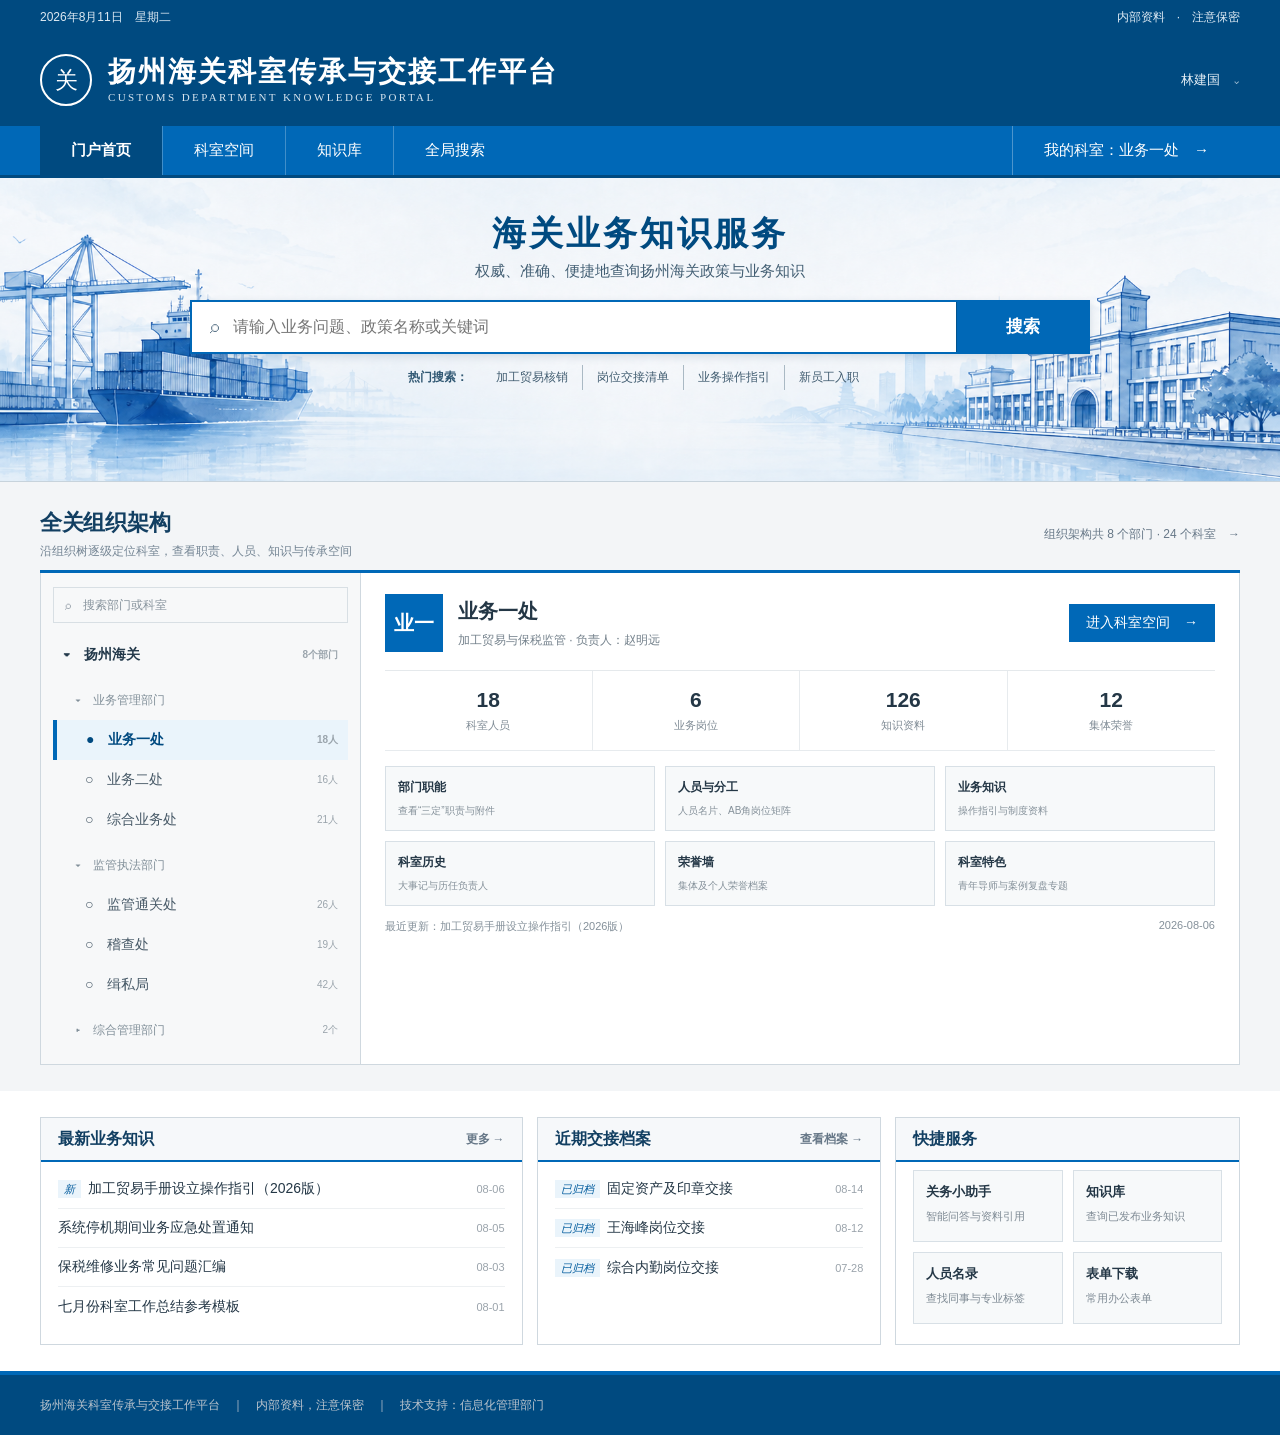
==== index.html @ d8ebd95d "发布扬州海关交互原型演示" ====
<!doctype html>
<html lang="zh-CN">
  <head>
    <meta charset="utf-8" />
    <meta name="viewport" content="width=device-width, initial-scale=1" />
    <meta http-equiv="refresh" content="0; url=portal-preview.html?page=home" />
    <title>扬州海关科室传承与交接工作平台</title>
    <script>
      window.location.replace("portal-preview.html?page=home");
    </script>
  </head>
  <body>
    <p><a href="portal-preview.html?page=home">进入交互原型</a></p>
  </body>
</html>
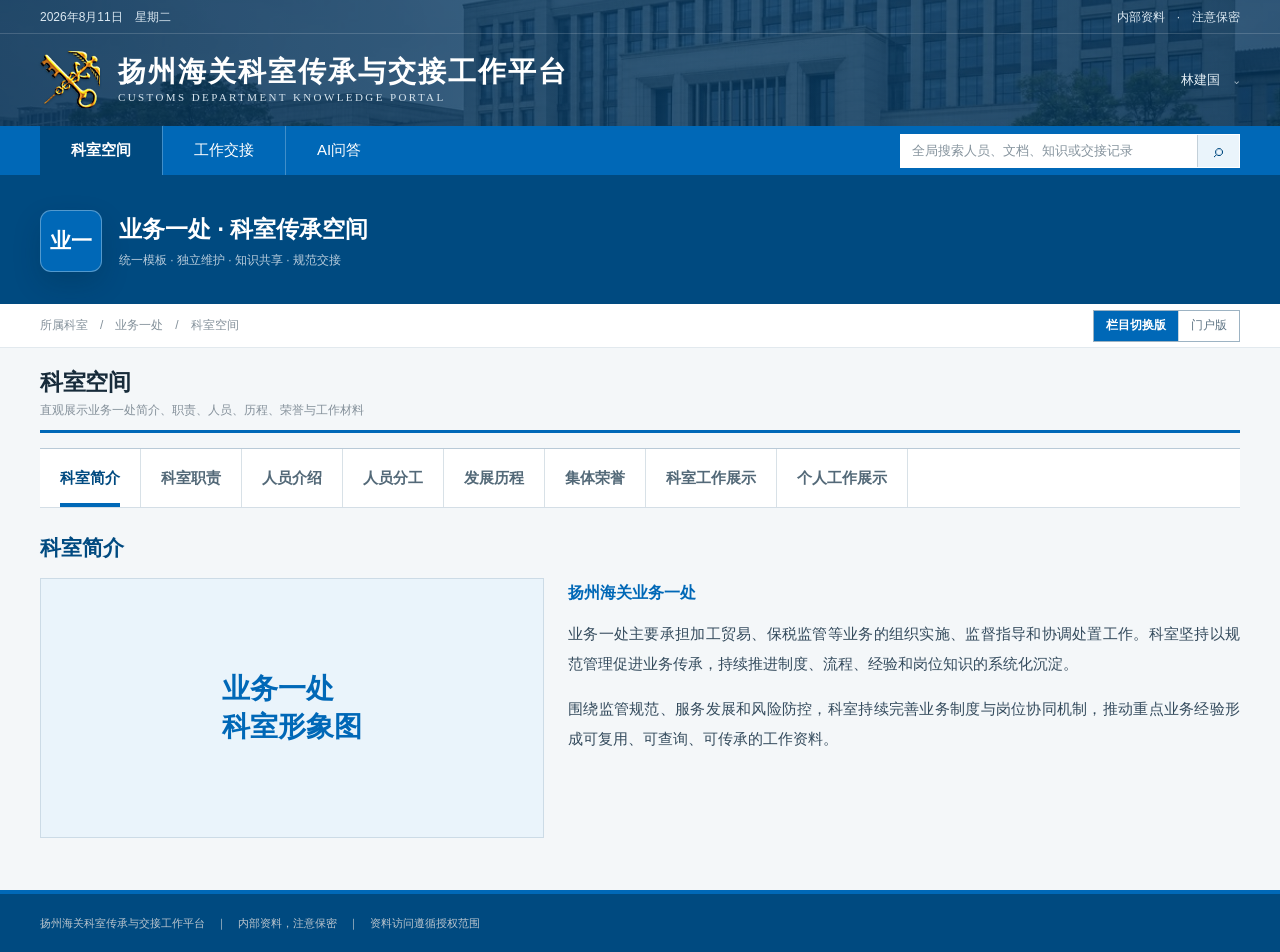
==== commit 2b1e74d7: "更新压缩版交互原型演示" ====
--- a/index.html
+++ b/index.html
@@ -3,13 +3,13 @@
   <head>
     <meta charset="utf-8" />
     <meta name="viewport" content="width=device-width, initial-scale=1" />
-    <meta http-equiv="refresh" content="0; url=portal-preview.html?page=home" />
+    <meta http-equiv="refresh" content="0; url=module-preview.html?page=overview" />
     <title>扬州海关科室传承与交接工作平台</title>
     <script>
-      window.location.replace("portal-preview.html?page=home");
+      window.location.replace("module-preview.html?page=overview");
     </script>
   </head>
   <body>
-    <p><a href="portal-preview.html?page=home">进入交互原型</a></p>
+    <p><a href="module-preview.html?page=overview">进入所属科室</a></p>
   </body>
 </html>
